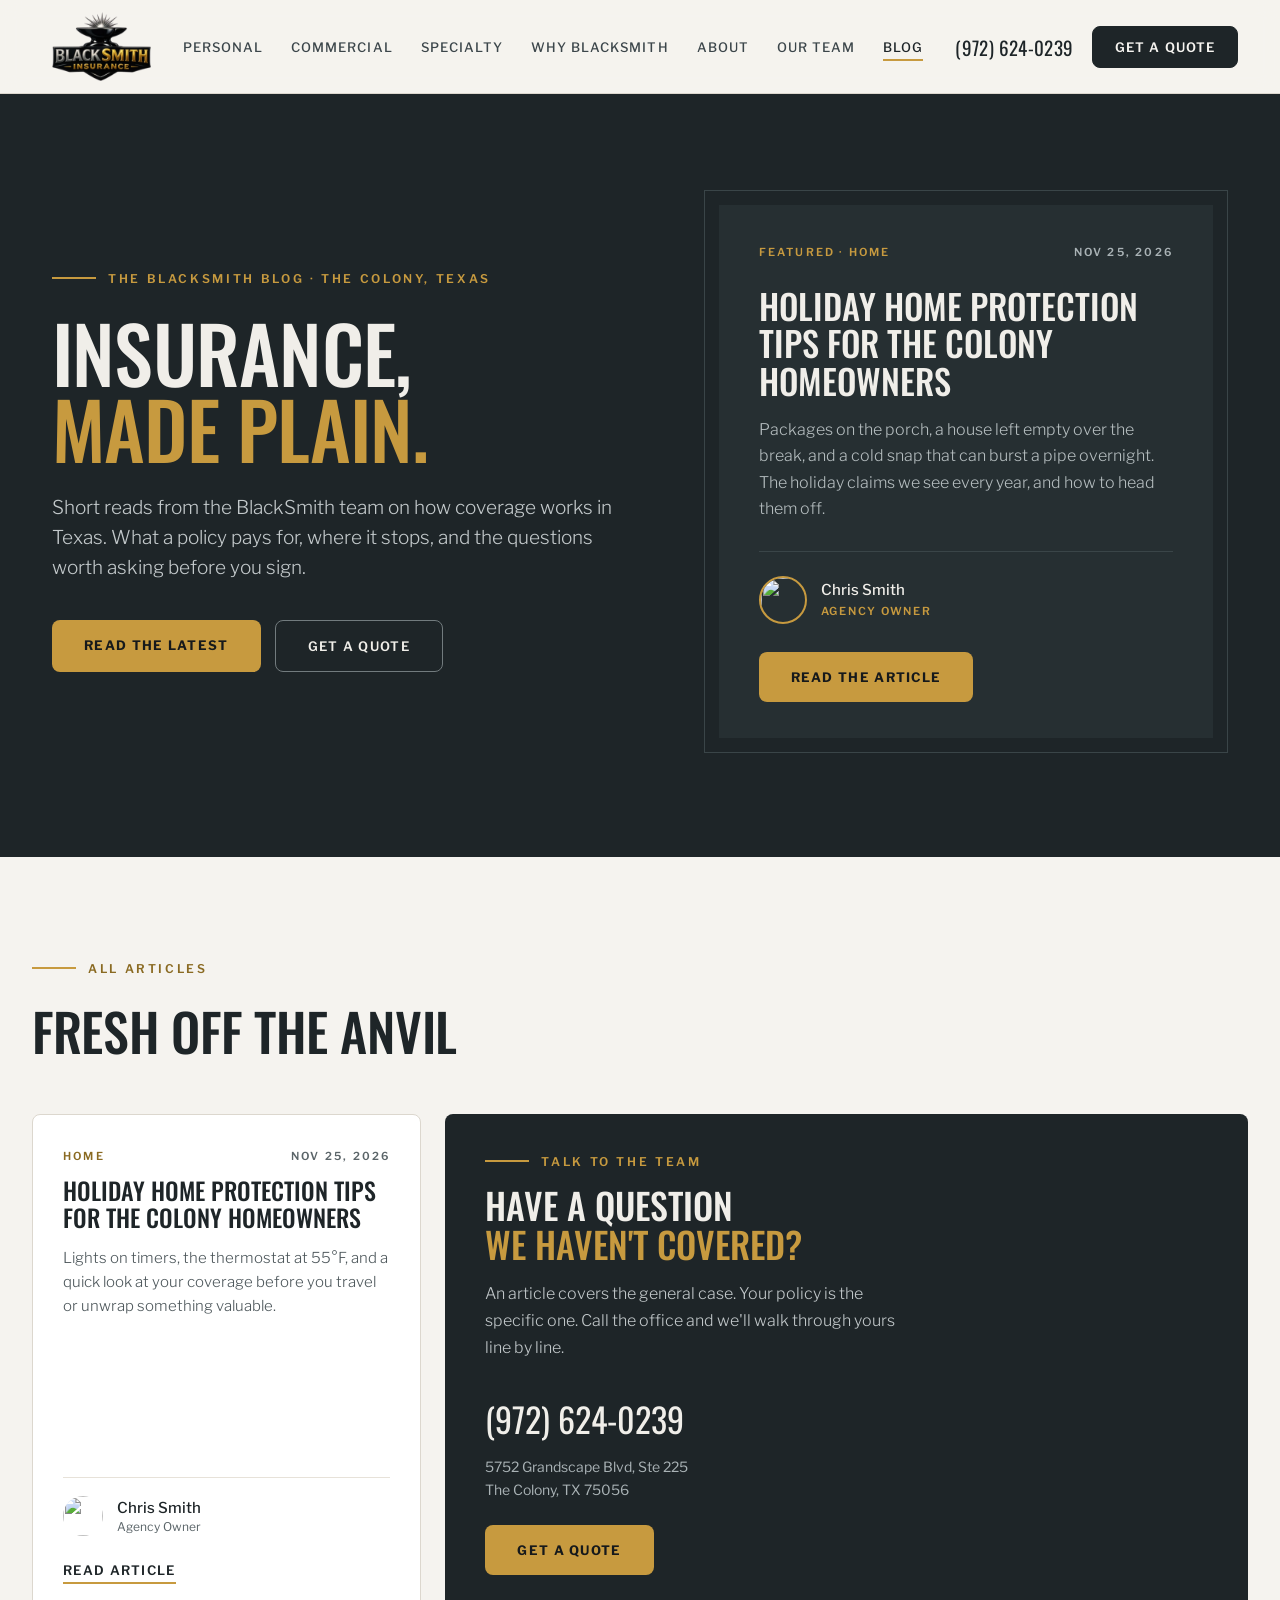
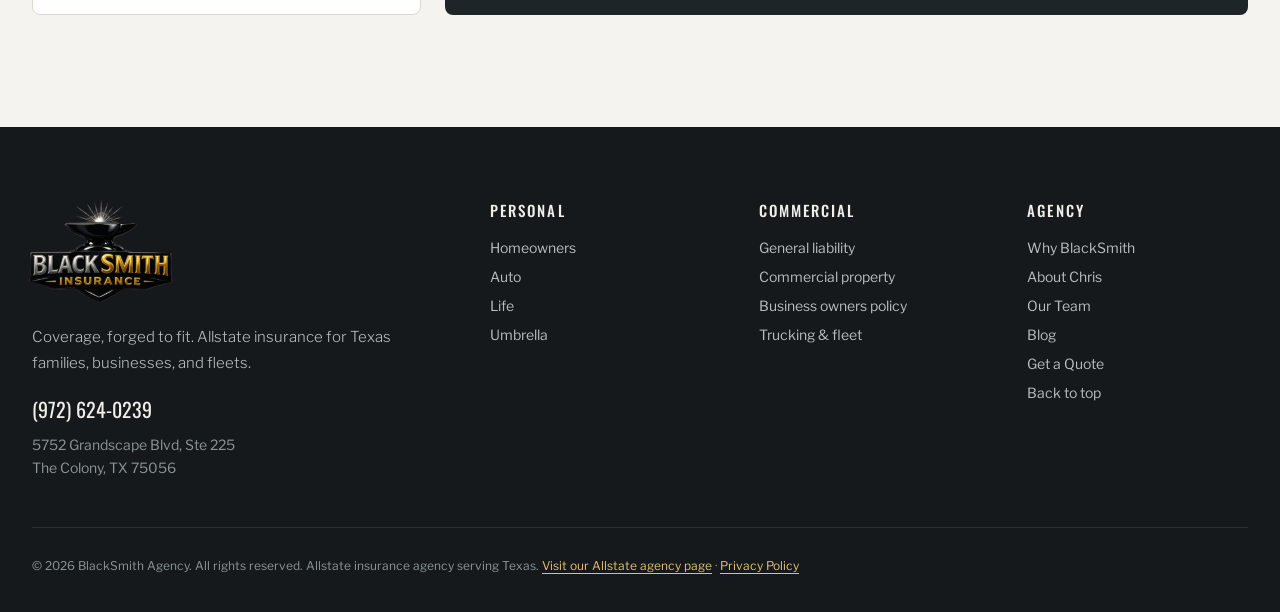
==== blog.html @ 1f1b72f4 "Add blog index and first article for review Adds /blog and /blog/holiday-home-protection-the-colony." ====
<!DOCTYPE html>
<html lang="en">
<head>
<meta charset="utf-8">
<meta name="viewport" content="width=device-width, initial-scale=1">
<title>Blog | BlackSmith Agency, The Colony, Texas</title>
<meta name="description" content="Plain-language articles from the BlackSmith Agency team on home, auto, life, business and trucking insurance in Texas.">
<!-- In review: keep search engines out until the blog is linked from the main site. Remove at launch. -->
<meta name="robots" content="noindex, nofollow">
<link rel="canonical" href="https://blacksmith-insurance-site.vercel.app/blog">

<meta property="og:type" content="website">
<meta property="og:title" content="Blog | BlackSmith Agency">
<meta property="og:description" content="Insurance, made plain. Articles from the BlackSmith Agency team in The Colony, Texas.">
<meta property="og:image" content="https://blacksmith-insurance-site.vercel.app/assets/og-image-v2.jpg">
<meta property="og:url" content="https://blacksmith-insurance-site.vercel.app/blog">
<meta name="twitter:card" content="summary_large_image">
<meta name="theme-color" content="#1E2528">

<link rel="icon" href="/assets/favicon-v2.png" type="image/png">
<link rel="apple-touch-icon" href="/assets/apple-touch-icon-v2.png">

<link rel="preconnect" href="https://fonts.googleapis.com">
<link rel="preconnect" href="https://fonts.gstatic.com" crossorigin>
<link href="https://fonts.googleapis.com/css2?family=Oswald:wght@400;500;600&family=Libre+Franklin:ital,wght@0,300;0,400;0,500;0,600;1,400&display=swap" rel="stylesheet">

<link rel="stylesheet" href="/styles.css?v=20261125">
</head>
<body>

<a class="skip-link" href="#main">Skip to content</a>

<header class="site-header">
  <div class="header-inner">
    <a class="brand" href="/" aria-label="BlackSmith Insurance home">
      <img src="/assets/blacksmith-logo-v2.webp" alt="BlackSmith Insurance" width="516" height="360">
    </a>
    <nav class="nav-links nav-links-blog" aria-label="Primary">
      <a href="/#personal">Personal</a>
      <a href="/#commercial">Commercial</a>
      <a href="/#specialty">Specialty</a>
      <a href="/#why">Why BlackSmith</a>
      <a href="/#about">About</a>
      <a href="/team">Our Team</a>
      <a href="/blog" aria-current="page">Blog</a>
    </nav>
    <div class="header-cta">
      <a class="header-phone" href="tel:+19726240239" aria-label="Call (972) 624-0239"><span class="header-phone-num">(972)&nbsp;624-0239</span><span class="header-phone-short" aria-hidden="true">Call</span></a>
      <a class="btn-dark" href="/#quote">Get a Quote</a>
    </div>
  </div>
</header>

<main id="main">

<!-- ============ BLOG HERO + FEATURED ============ -->
<section id="top" class="hero">
  <div class="hero-inner">
    <div class="hero-copy">
      <div class="eyebrow eyebrow-rule">
        <span class="rule"></span>
        <span>The BlackSmith blog · The Colony, Texas</span>
      </div>
      <h1>Insurance,<br><span class="gold">made plain.</span></h1>
      <p class="hero-lede">Short reads from the BlackSmith team on how coverage works in Texas. What a policy pays for, where it stops, and the questions worth asking before you sign.</p>
      <div class="btn-row">
        <a class="btn-gold" href="/blog/holiday-home-protection-the-colony">Read the latest</a>
        <a class="btn-ghost" href="/#quote">Get a Quote</a>
      </div>
    </div>

    <div class="blog-feature-frame">
      <article class="blog-feature">
        <div class="post-meta">
          <span class="post-topic">Featured · Home</span>
          <time datetime="2026-11-25">Nov 25, 2026</time>
        </div>
        <h2><a href="/blog/holiday-home-protection-the-colony">Holiday home protection tips for The Colony homeowners</a></h2>
        <p>Packages on the porch, a house left empty over the break, and a cold snap that can burst a pipe overnight. The holiday claims we see every year, and how to head them off.</p>
        <div class="byline">
          <img src="/assets/owner-headshot.jpg" alt="" width="619" height="678">
          <div>
            <div class="byline-name">Chris Smith</div>
            <div class="byline-role">Agency Owner</div>
          </div>
        </div>
        <a class="btn-gold" href="/blog/holiday-home-protection-the-colony">Read the article</a>
      </article>
    </div>
  </div>
</section>

<!-- ============ ARTICLE LIST ============ -->
<section class="blog-list">
  <div class="container">
    <div class="section-head">
      <div class="eyebrow eyebrow-rule eyebrow-on-light">
        <span class="rule"></span>
        <span>All articles</span>
      </div>
      <h2>Fresh off the anvil</h2>
    </div>

    <div class="post-grid">

      <article class="post-card">
        <div class="post-meta">
          <span class="post-topic">Home</span>
          <time datetime="2026-11-25">Nov 25, 2026</time>
        </div>
        <h3><a href="/blog/holiday-home-protection-the-colony">Holiday home protection tips for The Colony homeowners</a></h3>
        <p>Lights on timers, the thermostat at 55°F, and a quick look at your coverage before you travel or unwrap something valuable.</p>
        <div class="byline byline-sm">
          <img src="/assets/owner-headshot.jpg" alt="" width="619" height="678">
          <div>
            <div class="byline-name">Chris Smith</div>
            <div class="byline-role">Agency Owner</div>
          </div>
        </div>
        <a class="cov-link" href="/blog/holiday-home-protection-the-colony">Read article</a>
      </article>

      <aside class="team-contact post-grid-contact" aria-labelledby="blog-contact-title">
        <div>
          <div class="eyebrow eyebrow-rule">
            <span class="rule"></span>
            <span>Talk to the team</span>
          </div>
          <h3 id="blog-contact-title">Have a question<br><span class="gold">we haven't covered?</span></h3>
          <p>An article covers the general case. Your policy is the specific one. Call the office and we'll walk through yours line by line.</p>
        </div>
        <div>
          <a class="team-contact-phone" href="tel:+19726240239">(972) 624-0239</a>
          <address>5752 Grandscape Blvd, Ste 225<br>The Colony, TX 75056</address>
          <a class="btn-gold" href="/#quote">Get a Quote</a>
        </div>
      </aside>

    </div>
  </div>
</section>

</main>

<!-- ============ FOOTER ============ -->
<footer class="site-footer">
  <div class="container">
    <div class="footer-grid">
      <div>
        <a class="footer-brand" href="/" aria-label="BlackSmith Insurance home"><img class="footer-logo" src="/assets/blacksmith-logo-v2.webp" alt="BlackSmith Insurance" width="516" height="360" loading="lazy"></a>
        <p class="footer-blurb">Coverage, forged to fit. Allstate insurance for Texas families, businesses, and fleets.</p>
        <a class="footer-phone" href="tel:+19726240239">(972) 624-0239</a>
        <address class="footer-addr">5752 Grandscape Blvd, Ste 225<br>The Colony, TX 75056</address>
      </div>
      <div>
        <h2>Personal</h2>
        <div class="footer-links">
          <a href="/#personal">Homeowners</a>
          <a href="/#personal">Auto</a>
          <a href="/#personal">Life</a>
          <a href="/#personal">Umbrella</a>
        </div>
      </div>
      <div>
        <h2>Commercial</h2>
        <div class="footer-links">
          <a href="/#commercial">General liability</a>
          <a href="/#commercial">Commercial property</a>
          <a href="/#commercial">Business owners policy</a>
          <a href="/#specialty">Trucking &amp; fleet</a>
        </div>
      </div>
      <div>
        <h2>Agency</h2>
        <div class="footer-links">
          <a href="/#why">Why BlackSmith</a>
          <a href="/#about">About Chris</a>
          <a href="/team">Our Team</a>
          <a href="/blog" aria-current="page">Blog</a>
          <a href="/#quote">Get a Quote</a>
          <a href="#top">Back to top</a>
        </div>
      </div>
    </div>
    <p class="footer-legal">© 2026 BlackSmith Agency. All rights reserved. Allstate insurance agency serving Texas. <a href="https://agents.allstate.com/blacksmith-insurance-the-colony-tx.html" target="_blank" rel="noopener">Visit our Allstate agency page</a> · <a href="/privacy">Privacy Policy</a></p>
  </div>
</footer>

</body>
</html>
---- styles.css ----
/* ==========================================================================
   BlackSmith Agency — one-page site
   Compiled from the Claude Design prototype "BlackSmith Agency.dc.html".
   Palette and metrics mirror the prototype; media queries are additive
   (the prototype was desktop-only).
   ========================================================================== */

:root {
  --ink:        #1E2528;  /* primary dark / body text */
  --ink-2:      #262F32;  /* dark panel */
  --ink-3:      #16191B;  /* footer / text on gold */
  --bone:       #F5F3EF;  /* page background */
  --bone-2:     #F0EEE9;  /* text on dark */
  --bone-3:     #EAE6DE;  /* process band */

  --gold:       #C79A3F;
  --gold-lt:    #E3C070;
  --gold-dk:    #8A6A22;  /* links on light */
  --rust:       #B04A17;  /* link hover on light: 4.9:1 on bone */

  --line:       #DCD7CE;
  --line-2:     #E7E2D9;
  --line-3:     #C9C3B7;
  --line-dk:    #3A4548;
  --line-dk-2:  #727B7E;  /* input borders: 3:1 against panel and field */
  --line-dk-3:  #2A3134;

  --muted:      #4C565A;
  --muted-2:    #5A6468;
  --muted-3:    #3C464A;
  --slate:      #8B9598;
  --steel:      #727B7E;  /* ghost button border: 3:1 on ink */

  --on-dark:    #B6BEC0;
  --on-dark-2:  #AAB3B6;
  --on-dark-3:  #C3C9CB;
  --on-dark-4:  #D5D9DA;

  --display: Oswald, "Arial Narrow", system-ui, sans-serif;
  --body: "Libre Franklin", system-ui, -apple-system, sans-serif;

  --shell: 1240px;
  --gutter: 32px;
  --radius: 8px;

  /* Sticky header height is derived from these, so anchor jumps can clear it. */
  --logo-h: 69px;
  --header-pad: 12px;
  --header-h: calc(var(--logo-h) + 2 * var(--header-pad) + 1px);
}

* { box-sizing: border-box; }

html { scroll-behavior: smooth; scroll-padding-top: var(--header-h); }

body {
  margin: 0;
  background: var(--bone);
  color: var(--ink);
  font-family: var(--body);
  -webkit-font-smoothing: antialiased;
  text-wrap: pretty;
}

a { color: var(--gold-dk); text-decoration: none; }
a:hover { color: var(--rust); }

img { max-width: 100%; }

h1, h2, h3, h4 { font-family: var(--display); font-weight: 500; text-transform: uppercase; }

input, select, textarea, button { font-family: inherit; }

address { font-style: normal; }

:focus-visible {
  outline: 2px solid var(--gold);
  outline-offset: 3px;
  border-radius: 2px;
}

.skip-link {
  position: absolute;
  left: -9999px;
  top: 0;
  z-index: 100;
  background: var(--ink);
  color: var(--bone);
  padding: 12px 20px;
  font-size: 13px;
  letter-spacing: 0.09em;
  text-transform: uppercase;
  font-weight: 600;
}
.skip-link:focus { left: 8px; top: 8px; color: var(--bone); }

.container {
  max-width: var(--shell);
  margin: 0 auto;
}

/* ---------- shared bits ---------- */

.eyebrow {
  font-size: 12px;
  letter-spacing: 0.22em;
  text-transform: uppercase;
  font-weight: 600;
  margin-bottom: 18px;
}
.eyebrow-gold { color: var(--gold); }
.eyebrow-rule {
  display: flex;
  align-items: center;
  gap: 12px;
  color: var(--gold);
  margin-bottom: 28px;
}
.eyebrow-rule .rule {
  width: 44px;
  height: 2px;
  background: var(--gold);
  display: block;
  flex: none;
}

.gold { color: var(--gold); }

.btn-row { display: flex; flex-wrap: wrap; gap: 14px; }

.btn-dark,
.btn-gold,
.btn-ghost,
.btn-outline {
  display: inline-block;
  font-size: 13px;
  letter-spacing: 0.1em;
  text-transform: uppercase;
  font-weight: 600;
  border-radius: var(--radius);
  white-space: nowrap;
  transition: background-color .18s ease, color .18s ease, border-color .18s ease;
}

.btn-dark {
  background: var(--ink);
  color: var(--bone);
  padding: 12px 22px;
  letter-spacing: 0.09em;
  border: 1px solid var(--ink);
}
.btn-dark:hover { background: var(--gold); border-color: var(--gold); color: var(--ink-3); }
.btn-dark.btn-lg { padding: 16px 30px; letter-spacing: 0.1em; }

.btn-gold {
  background: var(--gold);
  color: var(--ink-3);
  padding: 17px 32px;
  font-weight: 700;
}
.btn-gold:hover { background: var(--gold-lt); color: var(--ink-3); }

.btn-ghost {
  border: 1px solid var(--steel);
  color: var(--bone-2);
  padding: 17px 32px;
}
.btn-ghost:hover { border-color: var(--gold); color: var(--gold); }

.btn-outline {
  border: 1px solid #B9B2A6;
  color: var(--ink);
  padding: 16px 30px;
}
.btn-outline:hover { border-color: var(--ink); color: var(--ink); }

/* ---------- header ---------- */

.site-header {
  position: sticky;
  top: 0;
  z-index: 50;
  background: rgba(245, 243, 239, 0.94);
  backdrop-filter: blur(10px);
  -webkit-backdrop-filter: blur(10px);
  border-bottom: 1px solid var(--line);
}
.header-inner {
  max-width: var(--shell);
  margin: 0 auto;
  padding: var(--header-pad) var(--gutter);
  display: flex;
  align-items: center;
  gap: 32px;
}
.brand { display: flex; align-items: center; flex: none; }
.brand img { height: var(--logo-h); width: auto; display: block; }

.nav-links {
  display: flex;
  align-items: center;
  gap: 28px;
  margin-left: auto;
  font-size: 13px;
  letter-spacing: 0.08em;
  text-transform: uppercase;
  font-weight: 500;
}
.nav-links a { color: var(--muted-3); white-space: nowrap; }
.nav-links a:hover { color: var(--ink); }
.nav-links a[aria-current="page"] {
  color: var(--ink);
  box-shadow: inset 0 -2px 0 var(--gold);
  padding: 6px 0;
}

.header-cta {
  display: flex;
  align-items: center;
  gap: 18px;
  margin-left: auto;
}
.header-phone {
  font-family: var(--display);
  font-size: 19px;
  letter-spacing: 0.02em;
  color: var(--ink);
  white-space: nowrap;
}
.header-phone:hover { color: var(--rust); }
/* Short "Call" label replaces the number on narrow phones (see 560px query). */
.header-phone-short { display: none; }

/* ---------- hero ---------- */

.hero {
  background: var(--ink);
  color: var(--bone-2);
  position: relative;
  overflow: hidden;
}
.hero-inner {
  max-width: var(--shell);
  margin: 0 auto;
  padding: 96px var(--gutter) 104px;
  display: grid;
  grid-template-columns: minmax(0, 1.05fr) minmax(0, 0.95fr);
  gap: 72px;
  align-items: center;
}
.hero h1 {
  font-size: clamp(44px, 7.2vw, 78px);
  line-height: 0.98;
  letter-spacing: -0.01em;
  margin: 0 0 26px;
}
.hero-lede {
  font-size: 19px;
  line-height: 1.6;
  color: var(--on-dark-3);
  margin: 0 0 36px;
  max-width: 33em;
  font-weight: 300;
}
.btn-row + .trust-row { margin-top: 40px; }
.trust-row {
  display: flex;
  flex-wrap: wrap;
  align-items: center;
  gap: 10px 26px;
  border-top: 1px solid var(--line-dk);
  padding-top: 22px;
  font-size: 11px;
  font-weight: 600;
  letter-spacing: 0.18em;
  text-transform: uppercase;
  color: var(--slate);
}
/* The prototype separated these with dots, but the row wraps even at its own
   max width, which strands a dot at the end of a line. Spacing does the job. */
.trust-row .dot { display: none; }

/* Square frame: the Texas graphic is 1:1, and its "The Colony" callout runs to
   the artwork's right edge, so any cover-crop would clip the label. The artwork
   is transparent, so it sits straight on the hero ink and the 1px frame plus its
   14px mat are the only container — no second rectangle competing with them. */
.hero-media { position: relative; aspect-ratio: 1; }
.hero-frame { position: absolute; inset: 0; border: 1px solid var(--line-dk); }
.hero-photo { position: absolute; inset: 14px; overflow: hidden; }
.hero-photo img {
  width: 100%;
  height: 100%;
  object-fit: contain;
  display: block;
}

/* ---------- section heads ---------- */

.section-head { max-width: 720px; margin-bottom: 56px; }
.section-head h2,
.about h2,
.process h2,
.quote h2,
.why-title {
  font-size: clamp(32px, 4.6vw, 52px);
  line-height: 1.04;
  letter-spacing: -0.005em;
  margin: 0 0 20px;
}
.section-lede {
  font-size: 18px;
  line-height: 1.65;
  color: var(--muted);
  margin: 0;
  font-weight: 300;
}

/* ---------- coverage ---------- */

.coverage { padding: 104px var(--gutter) 112px; background: var(--bone); }

.coverage-grid {
  display: grid;
  grid-template-columns: repeat(3, minmax(0, 1fr));
  gap: 24px;
}
.cov-card {
  background: #FFFFFF;
  border: 1px solid var(--line);
  padding: 34px 30px 30px;
  display: flex;
  flex-direction: column;
  border-radius: var(--radius);
}
.cov-kicker {
  font-size: 11px;
  letter-spacing: 0.2em;
  text-transform: uppercase;
  color: var(--muted-2);
  font-weight: 600;
  margin-bottom: 10px;
}
.cov-card h3 {
  font-size: clamp(26px, 3vw, 30px);
  margin: 0 0 14px;
}
.cov-blurb {
  font-size: 15px;
  line-height: 1.6;
  color: var(--muted);
  margin: 0 0 22px;
  font-weight: 300;
}
.acc { display: flex; flex-direction: column; border-top: 1px solid var(--line-2); }
.acc details { border-bottom: 1px solid var(--line-2); }
.acc summary {
  display: flex;
  align-items: center;
  justify-content: space-between;
  gap: 12px;
  padding: 14px 0;
  cursor: pointer;
  font-size: 15px;
  font-weight: 500;
  list-style: none;
}
.acc summary::-webkit-details-marker { display: none; }
.acc summary::marker { content: ""; }
.acc .chev {
  color: var(--gold-dk);
  font-size: 18px;
  line-height: 1;
  transition: transform 0.2s;
  flex: none;
}
.acc details[open] .chev { transform: rotate(45deg); }
.acc details p {
  margin: 0 0 16px;
  font-size: 14px;
  line-height: 1.6;
  color: var(--muted-2);
  font-weight: 300;
}
.cov-link {
  margin-top: 26px;
  font-size: 13px;
  letter-spacing: 0.1em;
  text-transform: uppercase;
  font-weight: 600;
  color: var(--ink);
  border-bottom: 2px solid var(--gold);
  align-self: flex-start;
  padding-bottom: 4px;
}
.cov-link:hover { color: var(--rust); }

.cov-card-dark {
  background: var(--ink-2);
  border-color: var(--ink-2);
  color: var(--bone-2);
}
.cov-card-dark .cov-kicker { color: var(--gold); }
.cov-card-dark .cov-blurb { color: var(--on-dark); }
.cov-card-dark .acc { border-top-color: var(--line-dk); }
.cov-card-dark .acc details { border-bottom-color: var(--line-dk); }
.cov-card-dark .acc details p { color: var(--on-dark-2); }
.cov-card-dark .acc .chev { color: var(--gold); }
.cov-card-dark .cov-link { color: var(--bone-2); }
.cov-card-dark .cov-link:hover { color: var(--gold); }

/* ---------- why ---------- */

.why { background: var(--ink-2); color: var(--bone-2); padding: 104px var(--gutter); }
.why-inner {
  max-width: var(--shell);
  margin: 0 auto;
  display: grid;
  grid-template-columns: minmax(0, 1fr) minmax(0, 0.85fr);
  gap: 72px;
  align-items: center;
}
.why-title { margin-bottom: 44px; }
.why-grid {
  display: grid;
  grid-template-columns: repeat(2, minmax(0, 1fr));
  gap: 36px 40px;
}
.why-num {
  font-family: var(--display);
  font-size: 15px;
  color: var(--gold);
  letter-spacing: 0.14em;
  margin-bottom: 12px;
}
.why-item h3 { font-size: 22px; margin: 0 0 10px; }
.why-item p {
  font-size: 15px;
  line-height: 1.65;
  color: var(--on-dark);
  margin: 0;
  font-weight: 300;
}

/* Bone "calling card" standing in for the prototype's empty photo slot. */
.why-card {
  background: var(--bone);
  color: var(--ink);
  border-radius: var(--radius);
  padding: 44px 40px 40px;
  text-align: center;
  display: flex;
  flex-direction: column;
  align-items: center;
  border: 1px solid var(--line);
}
.why-card-mark { width: 110px; height: auto; display: block; margin-bottom: 20px; }
.why-card-kicker {
  font-size: 11px;
  letter-spacing: 0.2em;
  text-transform: uppercase;
  color: var(--gold-dk);
  font-weight: 600;
  margin-bottom: 18px;
}
.why-card-lead {
  font-family: var(--display);
  font-weight: 500;
  font-size: 26px;
  line-height: 1.15;
  text-transform: uppercase;
  margin: 0 0 14px;
}
.why-card-phone {
  font-family: var(--display);
  font-size: 32px;
  color: var(--ink);
  letter-spacing: 0.01em;
  display: block;
  margin-bottom: 14px;
}
.why-card-phone:hover { color: var(--rust); }
.why-card-addr {
  font-size: 14px;
  line-height: 1.65;
  color: var(--muted);
  font-weight: 300;
  margin-bottom: 26px;
}
.why-card-btn { padding: 14px 26px; }

/* If you later drop a real photo in, this is the class to use. */
.why-media { height: 560px; }
.why-media img {
  width: 100%; height: 100%; object-fit: cover;
  display: block; border-radius: var(--radius);
}

/* ---------- about ---------- */

.about { padding: 104px var(--gutter); background: var(--bone); }
.about-inner {
  max-width: var(--shell);
  margin: 0 auto;
  display: grid;
  grid-template-columns: minmax(0, 0.8fr) minmax(0, 1.2fr);
  gap: 72px;
  align-items: center;
}
.about-media { position: relative; }
.about-media img {
  width: 100%;
  height: 480px;
  object-fit: cover;
  object-position: 50% 22%;
  display: block;
  border-radius: var(--radius);
}
.about-accent {
  position: absolute;
  right: -16px;
  bottom: -16px;
  width: 96px;
  height: 96px;
  border: 2px solid var(--gold);
  border-radius: var(--radius);
}
.about h2 { margin-bottom: 24px; }
.about-copy {
  font-size: 18px;
  line-height: 1.7;
  color: var(--muted);
  margin: 0 0 20px;
  font-weight: 300;
  max-width: 36em;
}
.about-copy + .about-copy { margin-bottom: 32px; }
.about blockquote {
  margin: 0 0 32px;
  border-left: 3px solid var(--gold);
  padding: 4px 0 4px 24px;
  font-family: var(--display);
  font-weight: 400;
  font-size: 26px;
  line-height: 1.3;
  text-transform: uppercase;
  color: var(--ink);
}

/* ---------- process ---------- */

.process {
  padding: 96px var(--gutter);
  background: var(--bone-3);
  border-top: 1px solid var(--line);
  border-bottom: 1px solid var(--line);
}
.process-head {
  display: flex;
  align-items: flex-end;
  justify-content: space-between;
  gap: 40px;
  margin-bottom: 56px;
  flex-wrap: wrap;
}
.process-head h2 { margin-bottom: 0; }
.process-note {
  font-size: 16px;
  line-height: 1.65;
  color: var(--muted);
  margin: 0;
  max-width: 26em;
  font-weight: 300;
}
.process-grid {
  display: grid;
  grid-template-columns: repeat(3, minmax(0, 1fr));
  gap: 1px;
  background: var(--line-3);
  border-radius: var(--radius);
  overflow: hidden;
}
.process-cell { background: var(--bone); padding: 40px 32px 44px; }
.process-num {
  font-family: var(--display);
  font-size: 48px;
  color: var(--gold-dk);
  line-height: 1;
  margin-bottom: 20px;
}
.process-cell h3 { font-size: 24px; margin: 0 0 12px; }
.process-cell p {
  font-size: 15px;
  line-height: 1.65;
  color: var(--muted);
  margin: 0;
  font-weight: 300;
}

/* ---------- quote ---------- */

.quote { background: var(--ink); color: var(--bone-2); padding: 104px var(--gutter); }
.quote-inner {
  max-width: var(--shell);
  margin: 0 auto;
  display: grid;
  grid-template-columns: minmax(0, 0.9fr) minmax(0, 1.1fr);
  gap: 72px;
}
.quote h2 { margin-bottom: 22px; }
.quote-lede {
  font-size: 18px;
  line-height: 1.65;
  color: var(--on-dark);
  margin: 0 0 40px;
  font-weight: 300;
  max-width: 30em;
}
.quote-contact {
  display: flex;
  flex-direction: column;
  gap: 26px;
  border-top: 1px solid var(--line-dk);
  padding-top: 30px;
}
.quote-label {
  font-size: 11px;
  letter-spacing: 0.2em;
  text-transform: uppercase;
  color: var(--slate);
  margin-bottom: 8px;
}
.quote-phone { font-family: var(--display); font-size: 28px; color: var(--bone-2); }
.quote-phone:hover { color: var(--gold); }
.quote-contact address {
  margin: 0;
  font-size: 16px;
  line-height: 1.6;
  color: var(--on-dark-4);
  font-weight: 300;
}

.quote-panel {
  background: var(--ink-2);
  border: 1px solid var(--line-dk);
  padding: 40px;
  border-radius: var(--radius);
}
.quote-form {
  display: grid;
  grid-template-columns: repeat(2, minmax(0, 1fr));
  gap: 20px;
}
.field { display: flex; flex-direction: column; gap: 8px; }
.span-2 { grid-column: span 2; }
.field > span {
  font-size: 11px;
  letter-spacing: 0.18em;
  text-transform: uppercase;
  color: #9BA4A7;
}
.field input,
.field select,
.field textarea {
  background: var(--ink);
  border: 1px solid var(--line-dk-2);
  color: var(--bone-2);
  padding: 14px 16px;
  font-size: 15px;
  border-radius: var(--radius);
  width: 100%;
}
.field textarea { resize: vertical; }
.field input::placeholder,
.field textarea::placeholder { color: #6E7779; }
.field input:focus,
.field select:focus,
.field textarea:focus { border-color: var(--gold); outline: none; }

/* Honeypot field — off-screen for people, present for bots. Not display:none,
   which the lazier bots skip. */
.field-hp {
  position: absolute;
  width: 1px;
  height: 1px;
  overflow: hidden;
  clip-path: inset(50%);
  white-space: nowrap;
}

/* Email-consent checkbox under the quote form. */
.consent {
  display: grid;
  grid-template-columns: auto minmax(0, 1fr);
  gap: 12px;
  align-items: start;
  font-size: 12px;
  line-height: 1.6;
  color: #9BA4A7;
  cursor: pointer;
}
.consent input {
  width: 18px;
  height: 18px;
  margin: 1px 0 0;
  accent-color: var(--gold);
  cursor: pointer;
}
.consent a { color: var(--gold-lt); text-decoration: underline; text-underline-offset: 3px; }
.consent a:hover { color: var(--gold); }

.btn-submit {
  background: var(--gold);
  color: var(--ink-3);
  border: none;
  padding: 18px;
  font-size: 13px;
  letter-spacing: 0.12em;
  text-transform: uppercase;
  font-weight: 700;
  cursor: pointer;
  border-radius: var(--radius);
  transition: background-color .18s ease;
}
.btn-submit:hover { background: var(--gold-lt); }
.btn-submit:disabled { opacity: 0.65; cursor: default; }

.form-notice {
  margin: 0;
  font-size: 14px;
  line-height: 1.6;
  color: var(--gold-lt);
  background: rgba(199, 154, 63, 0.1);
  border: 1px solid rgba(199, 154, 63, 0.35);
  border-radius: var(--radius);
  padding: 12px 14px;
}
.quote-fine {
  margin: 20px 0 0;
  font-size: 12px;
  line-height: 1.6;
  color: #9BA4A7;
}

/* ---------- footer ---------- */

.site-footer { background: var(--ink-3); color: var(--on-dark); padding: 72px var(--gutter) 36px; }
.footer-grid {
  display: grid;
  grid-template-columns: minmax(0, 1.3fr) repeat(3, minmax(0, 0.7fr));
  gap: 48px;
  padding-bottom: 48px;
  border-bottom: 1px solid var(--line-dk-3);
}
.footer-brand { display: block; width: fit-content; margin-bottom: 22px; }
.footer-logo { height: 104px; width: auto; display: block; margin: 0 0 0 -4px; }
.footer-blurb {
  margin: 0 0 18px;
  font-size: 15px;
  line-height: 1.7;
  font-weight: 300;
  max-width: 24em;
}
.footer-phone {
  font-family: var(--display);
  font-size: 20px;
  color: var(--bone-2);
  display: block;
  margin-bottom: 10px;
}
.footer-phone:hover { color: var(--gold); }
.footer-addr { margin: 0; font-size: 14px; line-height: 1.6; color: var(--slate); }
.site-footer h2 {
  font-size: 15px;
  letter-spacing: 0.14em;
  color: var(--bone-2);
  margin: 0 0 18px;
}
.footer-links { display: flex; flex-direction: column; gap: 12px; font-size: 14px; }
.footer-links a { color: var(--on-dark); }
.footer-links a:hover { color: var(--gold); }
.footer-legal { margin: 28px 0 0; font-size: 12px; color: var(--slate); line-height: 1.7; }
.footer-legal a { color: var(--gold-lt); text-decoration: underline; text-underline-offset: 3px; white-space: nowrap; }
.footer-legal a:hover { color: var(--gold); }

/* ==========================================================================
   Our Team page (team.html) — from the Claude Design prototype "Blacksmith Our Team".
   ========================================================================== */

/* Gold is 2.6:1 on bone, so eyebrows on light sections use the darker gold. */
.eyebrow-on-light { color: var(--gold-dk); }

.team-hero { background: var(--ink); color: var(--bone-2); }
.team-hero-inner {
  max-width: var(--shell);
  margin: 0 auto;
  padding: 96px var(--gutter) 72px;
}
.team-hero-copy { max-width: 820px; }
.team-hero h1 {
  font-size: clamp(44px, 6.4vw, 76px);
  line-height: 1.02;
  margin: 0 0 26px;
}
.team-hero-lede {
  font-size: 19px;
  line-height: 1.6;
  color: var(--on-dark-3);
  margin: 0;
  max-width: 36em;
  font-weight: 300;
}

.team-roster {
  display: flex;
  flex-wrap: wrap;
  gap: 20px 28px;
  margin-top: 56px;
  padding-top: 32px;
  border-top: 1px solid var(--line-dk);
}
.team-roster a {
  width: 92px;
  display: flex;
  flex-direction: column;
  align-items: center;
  gap: 10px;
  color: var(--on-dark-4);
  font-size: 13px;
  line-height: 1.3;
  text-align: center;
}
.team-roster a:hover { color: var(--gold-lt); }
.team-roster img,
.roster-initials {
  width: 64px;
  height: 64px;
  border-radius: 50%;
  border: 2px solid var(--line-dk);
  box-sizing: border-box;
  display: block;
  transition: border-color .18s ease;
}
.team-roster img { object-fit: cover; object-position: center 18%; }
.team-roster img.is-owner,
.team-roster a:hover img,
.team-roster a:hover .roster-initials { border-color: var(--gold); }
.roster-initials {
  display: flex;
  align-items: center;
  justify-content: center;
  background: var(--ink-2);
  color: var(--gold);
  font-family: var(--display);
  font-size: 22px;
  letter-spacing: 0.04em;
}

/* ---------- owner ---------- */

.owner { padding: 112px var(--gutter); background: var(--bone); scroll-margin-top: var(--header-h); }
.owner-inner {
  max-width: var(--shell);
  margin: 0 auto;
  display: grid;
  grid-template-columns: minmax(0, 0.8fr) minmax(0, 1.2fr);
  gap: 72px;
  align-items: start;
}
.owner-media { position: relative; }
.owner-media img {
  width: 100%;
  height: auto;
  aspect-ratio: 4 / 5;
  object-fit: cover;
  object-position: 50% 15%;
  display: block;
  border-radius: var(--radius);
}
.owner-accent {
  position: absolute;
  left: -12px;
  bottom: -12px;
  width: 96px;
  height: 96px;
  border-left: 2px solid var(--gold);
  border-bottom: 2px solid var(--gold);
  border-bottom-left-radius: var(--radius);
}
.owner h2 { font-size: clamp(40px, 4.6vw, 56px); line-height: 1.04; margin: 0; }
.owner-pull {
  font-family: var(--display);
  font-size: 24px;
  line-height: 1.4;
  margin: 28px 0 0;
  max-width: 30em;
}
.owner-copy {
  margin: 28px 0 36px;
  max-width: 40em;
  font-size: 16px;
  line-height: 1.75;
  color: var(--muted-3);
}
.owner-copy p { margin: 0 0 18px; }
.owner-copy p:last-child { margin-bottom: 0; }

/* ---------- shared member pieces ---------- */

.team-section-inner { max-width: var(--shell); margin: 0 auto; }

.member-photo {
  width: 168px;
  height: auto;
  aspect-ratio: 4 / 5;
  object-fit: cover;
  object-position: center top;
  display: block;
  flex: none;
  border-radius: 6px;
}
.member-photo-placeholder {
  display: flex;
  align-items: center;
  justify-content: center;
  background: var(--bone-3);
  border: 1px dashed var(--line-3);
  box-sizing: border-box;
  color: var(--gold-dk);
  font-family: var(--display);
  font-size: 52px;
  letter-spacing: 0.04em;
}
.member-name { font-size: 28px; line-height: 1.05; margin: 0 0 10px; }
.member-role {
  margin: 0;
  font-size: 12px;
  line-height: 1.6;
  letter-spacing: 0.16em;
  text-transform: uppercase;
  font-weight: 600;
  color: var(--gold-dk);
}
.member-tags {
  list-style: none;
  margin: 14px 0 16px;
  padding: 0;
  display: flex;
  flex-wrap: wrap;
  gap: 8px;
}
.member-tags li {
  font-size: 12px;
  font-weight: 500;
  color: var(--muted-3);
  border: 1px solid var(--line-3);
  border-radius: 999px;
  padding: 5px 12px;
}
.member-tags .tag-gold {
  background: var(--gold-lt);
  border-color: var(--gold-lt);
  color: var(--ink-3);
  font-weight: 600;
}
.member-bio { font-size: 15px; line-height: 1.75; color: var(--muted-3); }
.member-bio p { margin: 0 0 16px; }
.member-bio p:last-child { margin-bottom: 0; }

.leader-card,
.agent-card { scroll-margin-top: calc(var(--header-h) + 24px); }

/* ---------- leadership ---------- */

.leaders {
  padding: 104px var(--gutter);
  background: var(--bone-3);
  border-top: 1px solid var(--line);
  border-bottom: 1px solid var(--line);
}
.leaders .section-head { margin-bottom: 48px; }
.leaders .section-head h2,
.agents .section-head h2 { margin: 0; }
.leader-grid {
  display: grid;
  grid-template-columns: repeat(2, minmax(0, 1fr));
  gap: 28px;
}
.leader-card {
  background: var(--bone);
  border: 1px solid var(--line);
  border-radius: var(--radius);
  padding: 32px;
}
.leader-head {
  display: flex;
  align-items: flex-end;
  gap: 24px;
  margin-bottom: 28px;
}
.leader-head .member-name { font-size: 32px; }
.leader-head .member-tags { margin-bottom: 0; }

/* ---------- licensed agents ---------- */

.agents { padding: 104px var(--gutter) 112px; background: var(--bone); }
.agents-head {
  display: flex;
  flex-wrap: wrap;
  align-items: flex-end;
  justify-content: space-between;
  gap: 20px 48px;
  margin-bottom: 48px;
}
.agents-head .section-head { margin-bottom: 0; }
.agents-head .section-lede { max-width: 28em; }
.agent-grid {
  display: grid;
  grid-template-columns: repeat(2, minmax(0, 1fr));
  gap: 28px;
}
.agent-card {
  background: #FBFAF7;
  border: 1px solid var(--line-2);
  border-radius: var(--radius);
  padding: 28px;
  display: flex;
  align-items: flex-start;
  gap: 28px;
}
.agent-card > div { min-width: 0; }

.team-contact {
  background: var(--ink);
  color: var(--bone-2);
  border-radius: var(--radius);
  padding: 40px;
  display: flex;
  flex-direction: column;
  justify-content: space-between;
  gap: 32px;
}
.team-contact .eyebrow-rule { margin-bottom: 16px; }
.team-contact h3 { font-size: 36px; line-height: 1.1; margin: 0 0 16px; }
.team-contact p {
  margin: 0;
  font-size: 16px;
  line-height: 1.7;
  font-weight: 300;
  color: var(--on-dark-3);
  max-width: 26em;
}
.team-contact-phone {
  display: block;
  font-family: var(--display);
  font-size: 34px;
  color: var(--bone-2);
  margin-bottom: 12px;
}
.team-contact-phone:hover { color: var(--gold); }
.team-contact address {
  font-size: 14px;
  line-height: 1.6;
  color: var(--on-dark-2);
  margin-bottom: 24px;
}

/* ==========================================================================
   Responsive — additive; the prototype only hid .nav-links below 900px.
   ========================================================================== */

@media (max-width: 1180px) {
  .hero-inner,
  .why-inner,
  .about-inner,
  .quote-inner,
  .owner-inner { gap: 48px; }
  .footer-grid { gap: 36px; }
}

/* The prototype dropped the nav at 900px, but with the phone number and the
   Get-a-Quote button also in the bar it runs out of room well before that.
   Six links (with Our Team) need ~1150px. */
@media (max-width: 1160px) {
  .nav-links { display: none; }
}

@media (max-width: 1024px) {
  .coverage-grid { grid-template-columns: repeat(2, minmax(0, 1fr)); }
  .cov-card-dark { grid-column: span 2; }

  /* Two cards side by side leave the bios too narrow below this. */
  .leader-grid,
  .agent-grid { grid-template-columns: minmax(0, 1fr); }
}

@media (max-width: 900px) {
  :root { --gutter: 24px; }

  .hero-inner,
  .why-inner,
  .about-inner,
  .quote-inner { grid-template-columns: minmax(0, 1fr); }

  .hero-inner { padding: 64px var(--gutter) 76px; }

  /* "Get a Quote" should land near the form, so it moves above the contact block. */
  .quote-inner { row-gap: 0; }
  .quote-intro { display: contents; }
  .quote-panel { order: 1; }
  .quote-contact { order: 2; margin-top: 48px; }
  .hero-media { max-width: 460px; }

  .coverage { padding: 76px var(--gutter) 80px; }
  .why,
  .about,
  .quote { padding: 76px var(--gutter); }
  .process { padding: 72px var(--gutter); }

  .section-head { margin-bottom: 40px; }
  .why-title { margin-bottom: 36px; }

  .about-inner { gap: 56px; }
  .about-media { max-width: 420px; }

  .why-card { max-width: 460px; }

  .team-hero-inner { padding: 64px var(--gutter); }
  .owner-inner { grid-template-columns: minmax(0, 1fr); gap: 56px; }
  .owner-media { max-width: 420px; }
  .owner,
  .leaders,
  .agents { padding: 76px var(--gutter); }

  .process-grid { grid-template-columns: minmax(0, 1fr); }

  .footer-grid { grid-template-columns: repeat(2, minmax(0, 1fr)); }
  .footer-grid > :first-child { grid-column: span 2; }
}

@media (max-width: 720px) {
  .coverage-grid { grid-template-columns: minmax(0, 1fr); }
  .cov-card-dark { grid-column: auto; }

  .why-grid { grid-template-columns: minmax(0, 1fr); gap: 28px; }

  .footer-links { gap: 2px; }
  .footer-links a { padding: 10px 0; }

  :root { --logo-h: 65px; --header-pad: 10px; }
  .header-inner { gap: 16px; }
  .header-phone { font-size: 17px; }
  .btn-dark { padding: 10px 16px; font-size: 12px; }

  .hero-lede,
  .section-lede,
  .quote-lede,
  .about-copy { font-size: 17px; }

  .quote-panel { padding: 28px 22px; }
  .quote-form { grid-template-columns: minmax(0, 1fr); }
  .span-2 { grid-column: auto; }

  .about-media img { height: 380px; }
}

@media (max-width: 560px) {
  .header-cta { gap: 10px; }
  /* No room for the full number, but tap-to-call stays one tap away. */
  .header-phone {
    font-family: var(--body);
    font-size: 12px;
    font-weight: 600;
    letter-spacing: 0.09em;
    text-transform: uppercase;
    border: 1px solid var(--ink);
    border-radius: var(--radius);
    padding: 10px 16px;
  }
  .header-phone-num { display: none; }
  .header-phone-short { display: inline; }


  .cov-card { padding: 26px 22px 24px; }
  .process-cell { padding: 32px 24px 34px; }
  .why-card { padding: 34px 24px 30px; }
  .why-card-phone { font-size: 28px; }

  .about blockquote { font-size: 22px; padding-left: 18px; }

  .team-roster { gap: 18px 12px; }
  .team-roster a { width: 76px; font-size: 12px; }
  .owner-pull { font-size: 21px; }
  .leader-card { padding: 26px 22px; }
  .leader-head,
  .agent-card { flex-direction: column; align-items: flex-start; }
  .agent-card { padding: 26px 22px; gap: 22px; }
  .team-contact { padding: 34px 24px; }
  .team-contact h3 { font-size: 30px; }
  .team-contact-phone { font-size: 28px; }
  .btn-gold, .btn-ghost { padding: 15px 24px; }

  .footer-grid { grid-template-columns: minmax(0, 1fr); gap: 32px; }
  .footer-grid > :first-child { grid-column: auto; }
  .footer-logo { height: 84px; }
}

@media (prefers-reduced-motion: reduce) {
  html { scroll-behavior: auto; }
  *, *::before, *::after {
    animation-duration: 0.01ms !important;
    transition-duration: 0.01ms !important;
  }
}

@media print {
  .site-header, .skip-link, .quote-panel { display: none; }
  body { background: #fff; }
}

/* ==========================================================================
   Privacy Policy page (privacy.html). Reuses the team hero, then the site's
   0.8 / 1.2 two-column shell: a sticky contents rail beside numbered sections
   styled after the process cells.
   ========================================================================== */

.legal { background: var(--bone); padding: 96px var(--gutter) 112px; }
.legal-inner {
  max-width: var(--shell);
  margin: 0 auto;
  display: grid;
  grid-template-columns: minmax(0, 0.42fr) minmax(0, 1fr);
  gap: 72px;
  align-items: start;
}

/* contents rail */
/* Sticky only when the whole rail fits on screen. */
@media (min-width: 901px) and (min-height: 860px) {
  .legal-toc { position: sticky; top: calc(var(--header-h) + 32px); }
}
.legal-toc .eyebrow-rule { margin-bottom: 20px; }
.legal-toc ol { list-style: none; margin: 0; padding: 0; border-top: 1px solid var(--line); }
.legal-toc li { border-bottom: 1px solid var(--line); }
.legal-toc nav a {
  display: flex;
  gap: 14px;
  align-items: baseline;
  padding: 10px 0;
  font-size: 14px;
  line-height: 1.4;
  color: var(--muted-3);
}
.legal-toc nav a span {
  font-family: var(--display);
  font-size: 14px;
  color: var(--gold-dk);
  min-width: 1.6em;
}
.legal-toc nav a:hover { color: var(--rust); }
.legal-toc-card {
  margin-top: 32px;
  background: var(--ink);
  color: var(--on-dark);
  border-radius: var(--radius);
  padding: 24px 24px 26px;
}
.legal-toc-card p {
  margin: 0 0 8px;
  font-size: 11px;
  letter-spacing: 0.2em;
  text-transform: uppercase;
  color: var(--slate);
}
.legal-toc-phone { font-family: var(--display); font-size: 26px; color: var(--bone-2); }
.legal-toc-phone:hover { color: var(--gold); }

/* body */
.legal-body { max-width: 46em; }
.legal-lede {
  font-size: 18px;
  line-height: 1.7;
  color: var(--muted);
  font-weight: 300;
  margin: 0 0 20px;
}
.legal-intro { padding-bottom: 12px; }

.legal-section {
  padding-top: 44px;
  margin-top: 44px;
  border-top: 1px solid var(--line-3);
  font-size: 16px;
  line-height: 1.75;
  color: var(--muted-3);
  scroll-margin-top: calc(var(--header-h) + 24px);
}
.legal-num {
  font-family: var(--display);
  font-size: 40px;
  line-height: 1;
  color: var(--gold-dk);
  margin-bottom: 14px;
}
.legal-section h2 {
  font-size: clamp(28px, 3.2vw, 36px);
  line-height: 1.08;
  color: var(--ink);
  margin: 0 0 20px;
}
.legal-section h3 {
  font-size: 19px;
  letter-spacing: 0.04em;
  color: var(--ink);
  margin: 30px 0 8px;
}
.legal-section p { margin: 0 0 18px; }
.legal-section strong { color: var(--ink); font-weight: 600; }
.legal-section ul { list-style: none; margin: 0 0 20px; padding: 0; }
.legal-section li {
  position: relative;
  padding-left: 24px;
  margin-bottom: 12px;
}
.legal-section li::before {
  content: "";
  position: absolute;
  left: 0;
  top: 0.72em;
  width: 10px;
  height: 2px;
  background: var(--gold);
}
.legal-section > :last-child { margin-bottom: 0; }
.legal-body a { text-decoration: underline; text-underline-offset: 3px; }
.legal-contact {
  margin: 4px 0 22px;
  background: var(--bone-3);
  border: 1px solid var(--line);
  border-left: 3px solid var(--gold);
  border-radius: var(--radius);
  padding: 22px 26px;
  line-height: 1.7;
  color: var(--ink);
}

@media (max-width: 900px) {
  .legal { padding: 64px var(--gutter) 80px; }
  .legal-inner { grid-template-columns: minmax(0, 1fr); gap: 48px; }
  .legal-toc ol { columns: 2; column-gap: 28px; border-top: 0; }
  .legal-toc li { break-inside: avoid; }
  .legal-toc-card { display: none; }
}
@media (max-width: 560px) {
  .legal-toc ol { columns: 1; border-top: 1px solid var(--line); }
  .legal-lede { font-size: 17px; }
  .legal-section { padding-top: 36px; margin-top: 36px; }
  .legal-num { font-size: 34px; }
}

/* ==========================================================================
   Blog (blog.html, blog/*.html). The index reuses the home hero; articles
   reuse the team hero and the privacy page's contents rail + numbered sections.
   ========================================================================== */

/* Seven links (with Blog) need ~1230px, so the blog pages drop the nav sooner. */
@media (max-width: 1240px) {
  .nav-links-blog { display: none; }
}

/* ---------- shared post pieces ---------- */

.post-meta {
  display: flex;
  flex-wrap: wrap;
  justify-content: space-between;
  gap: 6px 16px;
  font-size: 11px;
  letter-spacing: 0.2em;
  text-transform: uppercase;
  font-weight: 600;
  color: var(--muted-2);
  margin-bottom: 14px;
}
.post-topic { color: var(--gold-dk); }

.byline { display: flex; align-items: center; gap: 14px; }
.byline img {
  width: 48px;
  height: 48px;
  border-radius: 50%;
  border: 2px solid var(--gold);
  object-fit: cover;
  object-position: center 18%;
  display: block;
  flex: none;
}
.byline-name { font-size: 15px; font-weight: 500; }
.byline-role {
  font-size: 11px;
  letter-spacing: 0.16em;
  text-transform: uppercase;
  font-weight: 600;
  color: var(--gold-dk);
  margin-top: 5px;
}
.byline-sm img { width: 40px; height: 40px; border-width: 0; }
.byline-sm .byline-role {
  font-size: 12px;
  letter-spacing: 0;
  text-transform: none;
  font-weight: 400;
  color: var(--muted-2);
  margin-top: 2px;
}

/* ---------- index: featured post in the hero ---------- */

.blog-feature-frame { border: 1px solid var(--line-dk); padding: 14px; }
.blog-feature {
  background: var(--ink-2);
  padding: 40px 40px 36px;
  display: flex;
  flex-direction: column;
}
.blog-feature .post-meta { color: var(--on-dark-2); margin-bottom: 28px; }
.blog-feature .post-topic { color: var(--gold); }
.blog-feature h2 {
  font-size: clamp(28px, 2.7vw, 38px);
  line-height: 1.08;
  margin: 0 0 18px;
}
.blog-feature h2 a { color: var(--bone-2); }
.blog-feature h2 a:hover { color: var(--gold); }
.blog-feature > p {
  font-size: 16px;
  line-height: 1.65;
  color: var(--on-dark);
  font-weight: 300;
  margin: 0 0 28px;
}
.blog-feature .byline {
  border-top: 1px solid var(--line-dk);
  padding-top: 24px;
  margin-bottom: 28px;
}
.blog-feature .byline-name { color: var(--bone-2); }
.blog-feature .byline-role { color: var(--gold); }
.blog-feature .btn-gold { align-self: flex-start; }

/* ---------- index: article list ---------- */

.blog-list { padding: 104px var(--gutter) 112px; background: var(--bone); }
.blog-list .section-head h2 { margin: 0; }
.post-grid {
  display: grid;
  grid-template-columns: repeat(3, minmax(0, 1fr));
  gap: 24px;
}
.post-card {
  background: #FFFFFF;
  border: 1px solid var(--line);
  border-radius: var(--radius);
  padding: 34px 30px 30px;
  display: flex;
  flex-direction: column;
}
.post-card h3 { font-size: 24px; line-height: 1.15; margin: 0 0 14px; }
.post-card h3 a { color: var(--ink); }
.post-card h3 a:hover { color: var(--rust); }
.post-card > p {
  font-size: 15px;
  line-height: 1.6;
  color: var(--muted);
  font-weight: 300;
  margin: 0 0 24px;
}
.post-card .byline {
  margin-top: auto;
  border-top: 1px solid var(--line-2);
  padding-top: 18px;
}
.post-grid-contact { grid-column: span 2; }

/* ---------- article header ---------- */

.post-hero-inner { padding-top: 48px; }
.post-back {
  display: inline-flex;
  align-items: center;
  gap: 10px;
  min-height: 44px;
  margin-bottom: 24px;
  font-size: 13px;
  letter-spacing: 0.1em;
  text-transform: uppercase;
  font-weight: 600;
  color: var(--gold-lt);
}
.post-back:hover { color: var(--gold); }
.team-hero h1.post-title { font-size: clamp(38px, 5vw, 64px); line-height: 1.04; }
.byline-hero {
  margin-top: 40px;
  padding-top: 28px;
  border-top: 1px solid var(--line-dk);
}
.byline-hero img { width: 56px; height: 56px; }
.byline-hero .byline-name { font-size: 16px; color: var(--bone-2); }
.byline-hero .byline-role { color: var(--gold); }

/* ---------- article body ---------- */

.post-body .legal-section { font-size: 17px; }
.post-body .legal-section a,
.post-close p a { text-decoration: underline; text-underline-offset: 3px; }
/* .legal-body underlines every link; buttons and the gold-rule link keep their own look. */
.post-body .btn-row a,
.post-body .cov-link { text-decoration: none; }

.post-callout {
  display: flex;
  align-items: center;
  gap: 24px;
  margin: 0 0 24px;
  background: var(--bone-3);
  border: 1px solid var(--line);
  border-radius: var(--radius);
  padding: 22px 26px;
}
.post-callout-figure {
  font-family: var(--display);
  font-size: 48px;
  line-height: 1;
  color: var(--ink);
  flex: none;
}
.post-callout p { margin: 0; color: var(--ink); line-height: 1.55; }

/* FAQ: the coverage-card accordion, questions as real h3s. */
.post-faq summary { align-items: flex-start; padding: 18px 0; }
.post-faq summary h3 {
  font-family: var(--body);
  text-transform: none;
  font-size: 17px;
  font-weight: 600;
  line-height: 1.45;
  letter-spacing: 0;
  color: var(--ink);
  margin: 0;
}
.post-faq .chev { font-size: 22px; margin-top: 1px; }
.post-faq details p { font-size: 16px; line-height: 1.7; color: var(--muted-3); margin: 0 0 20px; }

.post-close {
  margin-top: 44px;
  padding-top: 44px;
  border-top: 1px solid var(--line-3);
  font-size: 17px;
  line-height: 1.75;
  color: var(--muted-3);
}
.post-close p { margin: 0 0 18px; }
.post-signoff {
  font-family: var(--display);
  font-size: 22px;
  line-height: 1.3;
  text-transform: uppercase;
  color: var(--ink);
  margin-bottom: 32px !important;
}

.post-author { margin-top: 56px; }
.post-author-label {
  font-size: 11px;
  letter-spacing: 0.2em;
  text-transform: uppercase;
  font-weight: 600;
  color: var(--muted-2);
  margin-bottom: 10px;
}
.post-author h2.member-name { font-size: 28px; margin: 0 0 10px; }
.post-author .cov-link { display: inline-block; margin-top: 20px; }

@media (max-width: 1024px) {
  .post-grid { grid-template-columns: repeat(2, minmax(0, 1fr)); }
  .post-grid-contact { grid-column: auto; }
}
@media (max-width: 900px) {
  .blog-list { padding: 76px var(--gutter); }
  .blog-feature-frame { max-width: 560px; }
}
@media (max-width: 720px) {
  .post-grid { grid-template-columns: minmax(0, 1fr); }
}
@media (max-width: 560px) {
  .blog-feature { padding: 30px 24px 28px; }
  .post-card { padding: 26px 22px 24px; }
  .post-callout { flex-direction: column; align-items: flex-start; gap: 12px; }
  .post-author { flex-direction: column; }
}
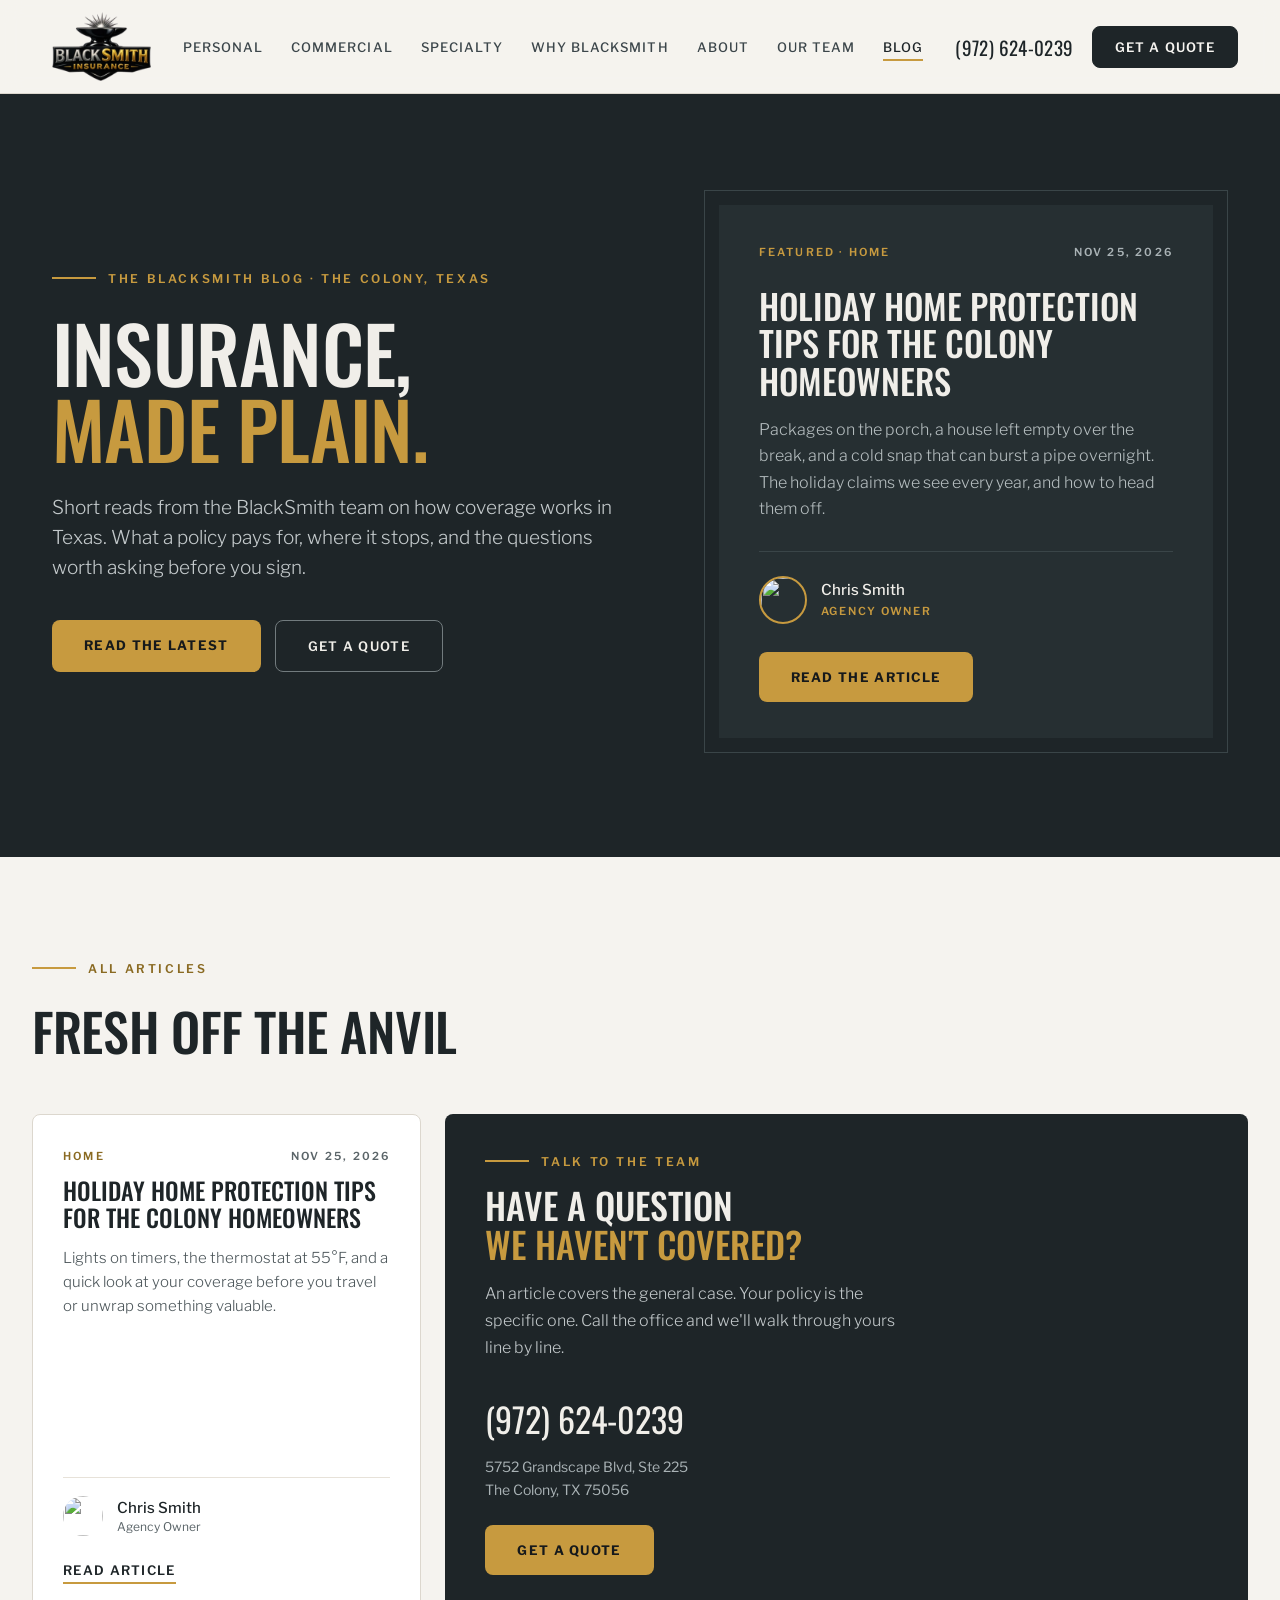
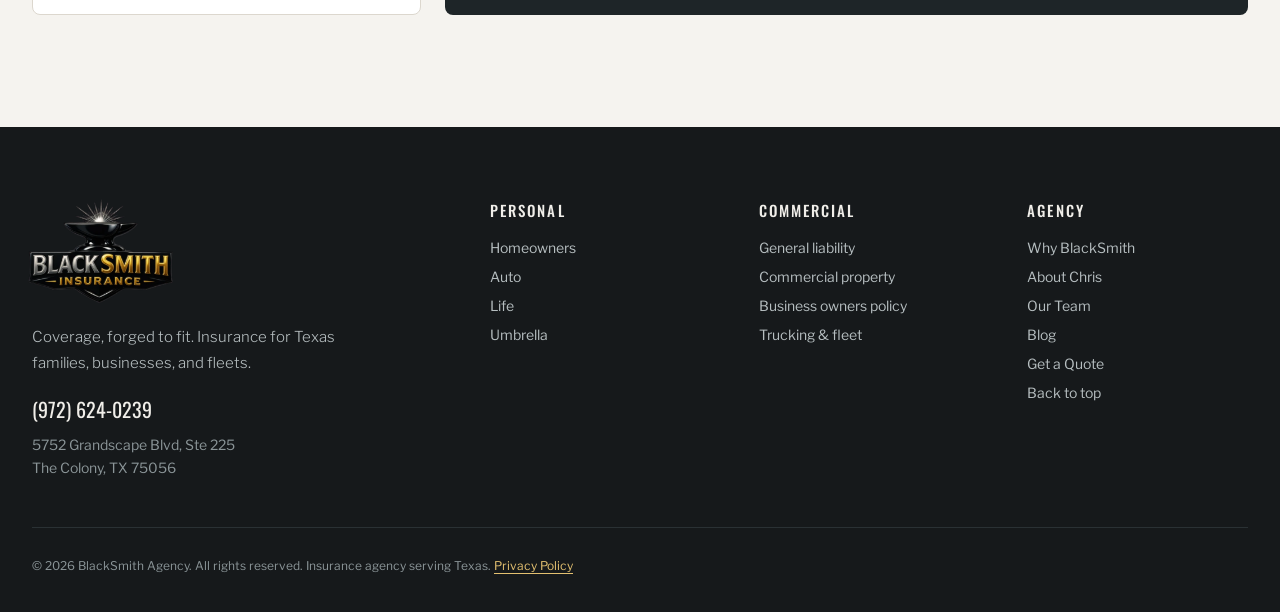
==== commit 00a4264b: "Remove Allstate mentions from the blog pages Drops the "Allstate agent" tag, rewords the author bio," ====
--- a/blog.html
+++ b/blog.html
@@ -148,7 +148,7 @@
     <div class="footer-grid">
       <div>
         <a class="footer-brand" href="/" aria-label="BlackSmith Insurance home"><img class="footer-logo" src="/assets/blacksmith-logo-v2.webp" alt="BlackSmith Insurance" width="516" height="360" loading="lazy"></a>
-        <p class="footer-blurb">Coverage, forged to fit. Allstate insurance for Texas families, businesses, and fleets.</p>
+        <p class="footer-blurb">Coverage, forged to fit. Insurance for Texas families, businesses, and fleets.</p>
         <a class="footer-phone" href="tel:+19726240239">(972) 624-0239</a>
         <address class="footer-addr">5752 Grandscape Blvd, Ste 225<br>The Colony, TX 75056</address>
       </div>
@@ -182,7 +182,7 @@
         </div>
       </div>
     </div>
-    <p class="footer-legal">© 2026 BlackSmith Agency. All rights reserved. Allstate insurance agency serving Texas. <a href="https://agents.allstate.com/blacksmith-insurance-the-colony-tx.html" target="_blank" rel="noopener">Visit our Allstate agency page</a> · <a href="/privacy">Privacy Policy</a></p>
+    <p class="footer-legal">© 2026 BlackSmith Agency. All rights reserved. Insurance agency serving Texas. <a href="/privacy">Privacy Policy</a></p>
   </div>
 </footer>
 
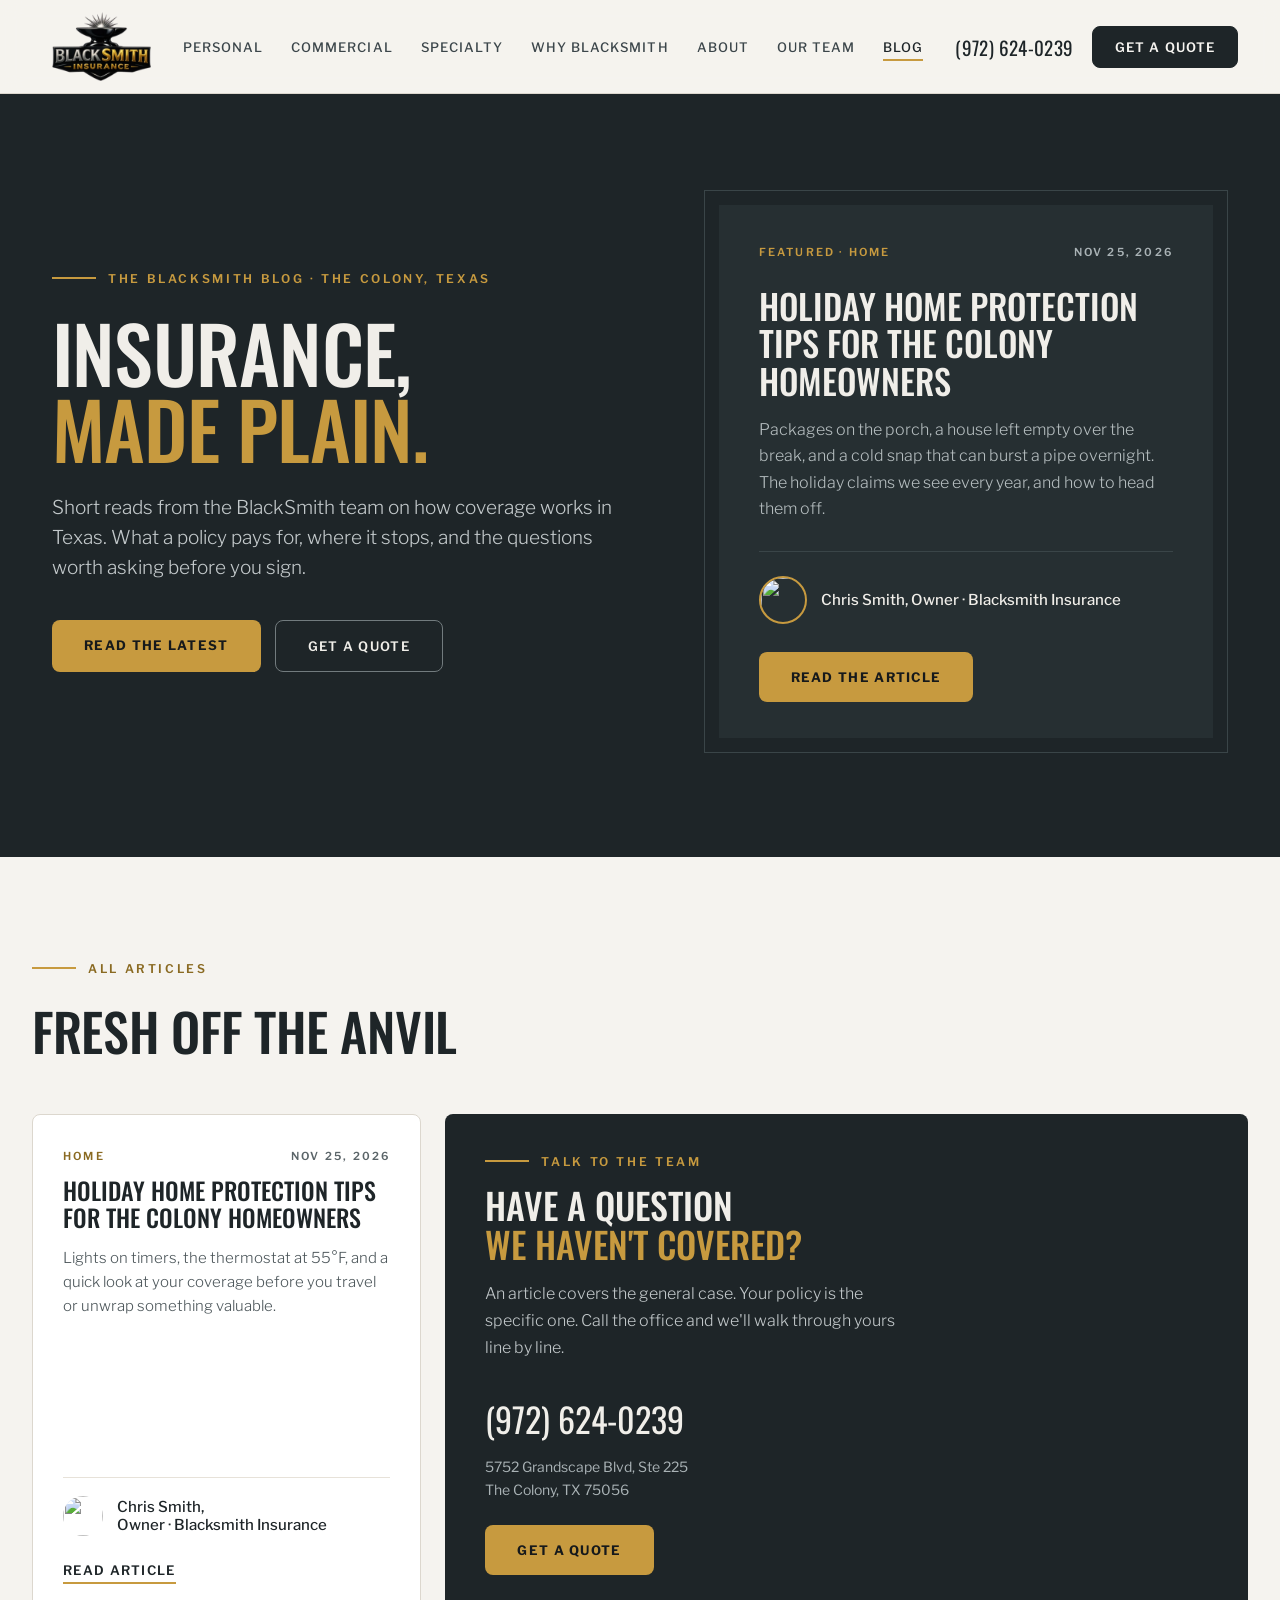
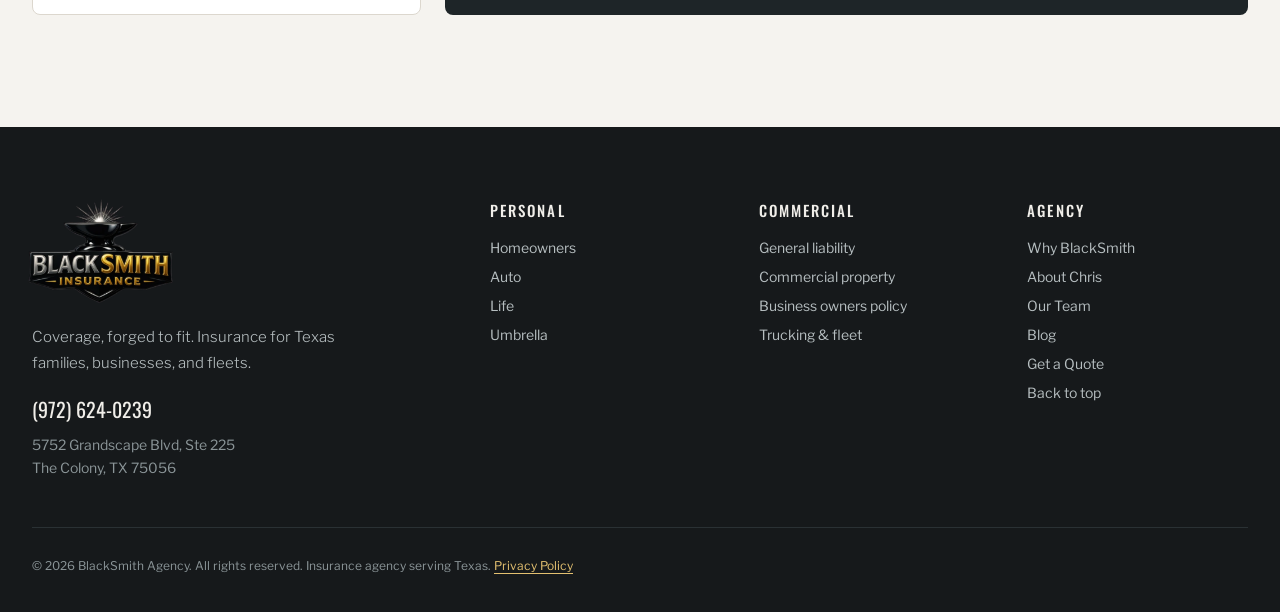
==== commit 8c16051e: "Use "Chris Smith, Owner · Blacksmith Insurance" for every blog byline Applies the article byline for" ====
--- a/blog.html
+++ b/blog.html
@@ -80,8 +80,7 @@
         <div class="byline">
           <img src="/assets/owner-headshot.jpg" alt="" width="619" height="678">
           <div>
-            <div class="byline-name">Chris Smith</div>
-            <div class="byline-role">Agency Owner</div>
+            <div class="byline-name">Chris Smith, <span class="byline-title">Owner · Blacksmith Insurance</span></div>
           </div>
         </div>
         <a class="btn-gold" href="/blog/holiday-home-protection-the-colony">Read the article</a>
@@ -113,8 +112,7 @@
         <div class="byline byline-sm">
           <img src="/assets/owner-headshot.jpg" alt="" width="619" height="678">
           <div>
-            <div class="byline-name">Chris Smith</div>
-            <div class="byline-role">Agency Owner</div>
+            <div class="byline-name">Chris Smith, <span class="byline-title">Owner · Blacksmith Insurance</span></div>
           </div>
         </div>
         <a class="cov-link" href="/blog/holiday-home-protection-the-colony">Read article</a>
--- a/styles.css
+++ b/styles.css
@@ -1395,6 +1395,8 @@
   flex: none;
 }
 .byline-name { font-size: 15px; font-weight: 500; }
+/* Keep the title on one line when a narrow card wraps the byline. */
+.byline-title { white-space: nowrap; }
 .byline-role {
   font-size: 11px;
   letter-spacing: 0.16em;
